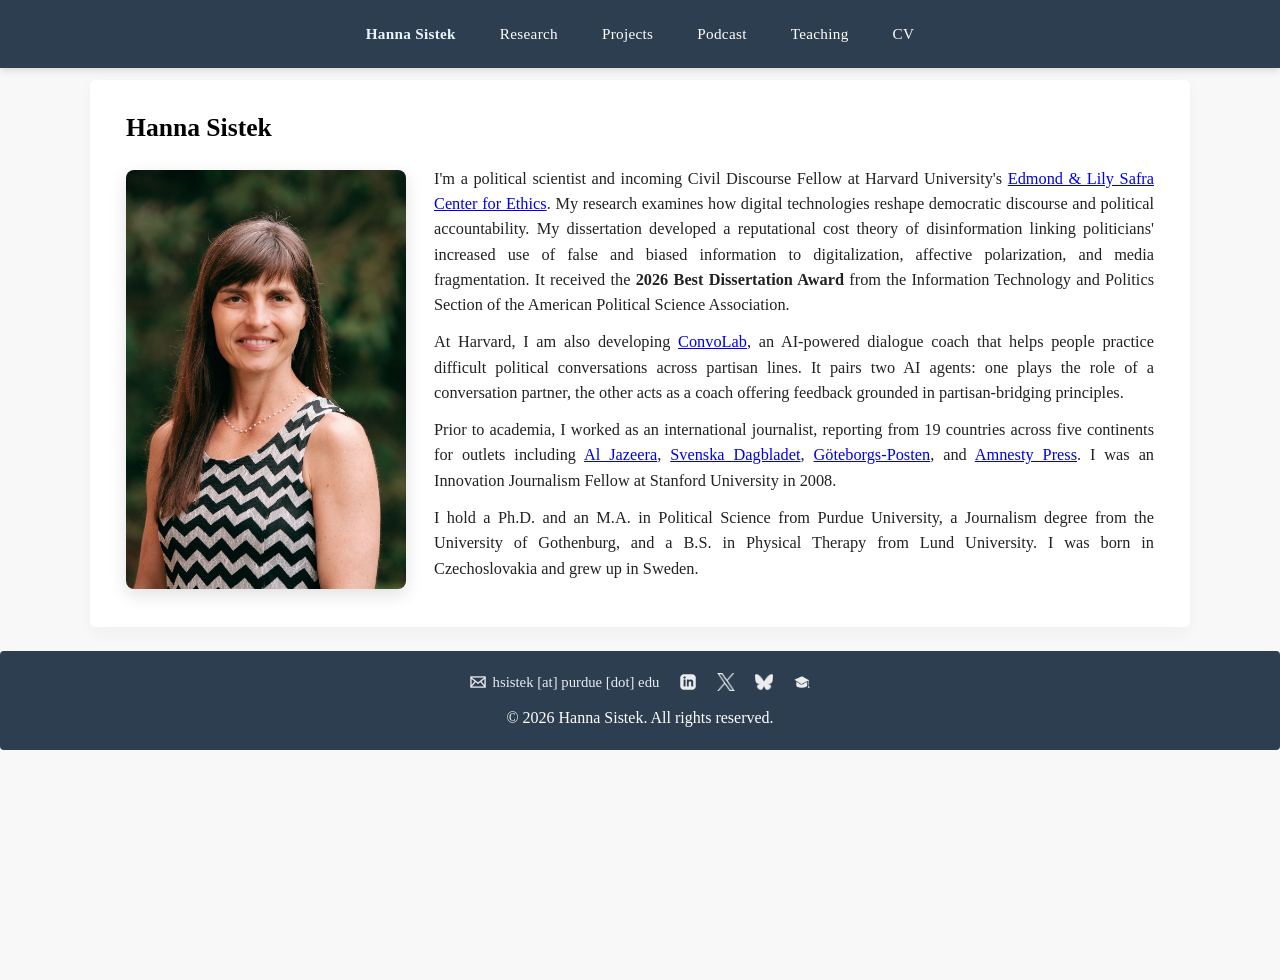
==== index.html @ ef8341b1 "Update bio: Civil Discourse Fellow title, 2026 dissertation award Co-Authored-By: Claude Sonnet 4.6 " ====
<!DOCTYPE html>
<html lang="en">
<head>
    <meta charset="UTF-8">
    <meta name="viewport" content="width=device-width, initial-scale=1.0">
    <title>Hanna Sistek - Political Scientist</title>
    <link rel="icon" type="image/svg+xml" href="images/favicon.svg">
    <link rel="stylesheet" href="style.css?v=20260124">
    <!-- Google tag (gtag.js) -->
    <script async src="https://www.googletagmanager.com/gtag/js?id=G-JMZF5W8QTZ"></script>
    <script>
      window.dataLayer = window.dataLayer || [];
      function gtag(){dataLayer.push(arguments);}
      gtag('js', new Date());
      gtag('config', 'G-JMZF5W8QTZ');
    </script>
</head>
<body>
    <nav class="navbar">
        <div class="nav-container">
            <a href="index.html" class="nav-link active">Hanna Sistek</a>
            <a href="research.html" class="nav-link">Research</a>
            <a href="projects.html" class="nav-link">Projects</a>
            <a href="podcast.html" class="nav-link">Podcast</a>
            <a href="teaching.html" class="nav-link">Teaching</a>
            <a href="cv.html" class="nav-link">CV</a>
        </div>
    </nav>

    <!-- About Section -->
    <section class="content" style="margin-top: 80px;">
        <h1 class="page-title">Hanna Sistek</h1>

        <div class="about-container">
            <div class="portrait-container">
                <img src="images/DSC_8382.jpg" alt="Hanna Sistek" class="portrait-img">
            </div>

            <div class="about-text">
                <p>I'm a political scientist and incoming Civil Discourse Fellow at Harvard University's <a href="https://ethics.harvard.edu/" target="_blank" rel="noopener">Edmond &amp; Lily Safra Center for Ethics</a>. My research examines how digital technologies reshape democratic discourse and political accountability. My dissertation developed a reputational cost theory of disinformation linking politicians' increased use of false and biased information to digitalization, affective polarization, and media fragmentation. It received the <strong>2026 Best Dissertation Award</strong> from the Information Technology and Politics Section of the American Political Science Association.</p>

                <p>At Harvard, I am also developing <a href="https://github.com/GRAIL-center/ConvoLab" target="_blank" rel="noopener">ConvoLab</a>, an AI-powered dialogue coach that helps people practice difficult political conversations across partisan lines. It pairs two AI agents: one plays the role of a conversation partner, the other acts as a coach offering feedback grounded in partisan-bridging principles.</p>

                <p>Prior to academia, I worked as an international journalist, reporting from 19 countries across five continents for outlets including <a href="https://www.aljazeera.com/author/hanna_sistek_2013111713350782138" target="_blank" rel="noopener">Al Jazeera</a>, <a href="https://www.svd.se/sok?q=hanna%20sistek" target="_blank" rel="noopener">Svenska Dagbladet</a>, <a href="https://www.gp.se/?q=hanna+sistek" target="_blank" rel="noopener">Göteborgs-Posten</a>, and <a href="https://amnestypress.se/sok?q=hanna+sistek" target="_blank" rel="noopener">Amnesty Press</a>. I was an Innovation Journalism Fellow at Stanford University in 2008.</p>

                <p>I hold a Ph.D. and an M.A. in Political Science from Purdue University, a Journalism degree from the University of Gothenburg, and a B.S. in Physical Therapy from Lund University. I was born in Czechoslovakia and grew up in Sweden.</p>
            </div>
        </div>
    </section>

    <footer>
        <div class="footer-links">
            <a href="mailto:hsistek@purdue.edu" title="Email"><img src="images/icon-email.png" alt="Email">hsistek [at] purdue [dot] edu</a>
            <a href="https://www.linkedin.com/in/hannasistek/" title="LinkedIn" target="_blank" rel="noopener"><img src="images/icon-linkedin.png" alt="LinkedIn"></a>
            <a href="https://x.com/Sistek" title="X" target="_blank" rel="noopener"><img src="images/icon-x.png" alt="X"></a>
            <a href="https://bsky.app/profile/sistek.bsky.social" title="Bluesky" target="_blank" rel="noopener"><img src="images/icon-bluesky.png" alt="Bluesky"></a>
            <a href="https://scholar.google.com/citations?user=SpcwYPEAAAAJ&hl=en" title="Google Scholar" target="_blank" rel="noopener"><img src="images/icon-scholar.png" alt="Google Scholar"></a>
        </div>
        <p>&copy; 2026 Hanna Sistek. All rights reserved.</p>
    </footer>
</body>
</html>
---- style.css ----
/* Reset / base */
* { margin: 0; padding: 0; box-sizing: border-box; }
html,body { height: 100%; }
body {
  font-family: 'Garamond', 'Hoefler Text', 'Times New Roman', serif;
  font-size: 16px;
  line-height: 1.55;
  color: #222;
  background: #f8f8f8;
  -webkit-font-smoothing:antialiased;
  -moz-osx-font-smoothing:grayscale;
}

/* Navbar */
.navbar {
  position: fixed;
  top: 0;
  left: 0;
  right: 0;
  background: #2c3e50;
  z-index: 1000;
  box-shadow: 0 2px 8px rgba(0,0,0,0.15);
}
.nav-container {
  max-width: 1200px;
  margin: 0 auto;
  display: flex;
  justify-content: center;
  gap: 8px;
  padding: 12px 20px;
}

/* Restore some outer margins and internal padding */
.container {
  max-width: 1000px;
  margin: 40px auto;
  padding: 32px;
}
/* Content box spacing */
.content {
  max-width: 1000px;
  margin: 0 auto;
  padding: 36px 48px;
}
/* About layout spacing */
.about-container { gap: 40px; }
.portrait-container { margin-top: 4px; }
.portrait-img {
  width: 280px;
  max-width: 100%;
}

.nav-link {
  color: #fff;
  text-decoration: none;
  font-size: 0.95rem;
  padding: 10px 18px;  /* wider clickable area */
  border-radius: 6px;
  transition: background-color 180ms ease, color 180ms ease;
  letter-spacing: 0.02em;
}
.nav-link:hover { background: rgba(255,255,255,0.05); color: #eaf6ff; }
.nav-link.active { color: #eaf6ff; font-weight: 600; }

/* Page banner */
.page-banner {
  width: 100%;
  max-height: 350px;
  overflow: hidden;
}
.page-banner img {
  width: 100%;
  height: 350px;
  display: block;
  object-fit: cover;
  object-position: center bottom;
}
.podcast-banner img {
  height: 450px;
  object-position: center center;
}
.podcast-banner-mobile {
  display: none;
}
.podcast-banner-desktop {
  display: block;
}

/* Section subheadings (smaller) */
.content h2:not(:first-child) {
  font-size: 1.1rem;
}

/* Hero section */
.hero {
  background: #2c3e50;
  color: #fff;
  text-align: center;
  padding: 60px 20px;
  margin-top: 54px;
}
.hero h1 {
  font-size: 2.8rem;
  font-weight: 400;
  letter-spacing: 0.04em;
  margin: 0;
}

/* Section banners */
.section-banner {
  height: 300px;
  display: flex;
  align-items: center;
  justify-content: center;
  margin-top: 14px;
  border-radius: 6px;
  overflow: hidden;
  background-position: center;
  background-size: cover;
  position: relative;
}
.banner-overlay {
  background: rgba(0,0,0,0.45);
  color: #fff;
  padding: 18px 28px;
  border-radius: 6px;
  text-align: center;
}
.banner-overlay h1 { font-size: 2.2rem; margin: 0; }

/* Content boxes */
.content {
  background: #fff;
  max-width: 1100px;
  margin: 0 auto;
  padding: 28px 36px;
  border-radius: 6px;
  box-shadow: 0 6px 18px rgba(0,0,0,0.04);
}

/* About section: portrait + text side-by-side */
.about-container {
  display: flex;
  gap: 28px;          /* somewhat larger gap for breathing room */
  align-items: flex-start;
  margin-top: 6px;
}
.portrait-container {
  flex: 0 0 auto;
  text-align: center;
}
.portrait-img {
  width: 280px;
  max-width: 100%;
  height: auto;
  border-radius: 8px;
  box-shadow: 0 6px 18px rgba(0,0,0,0.12);
  display: block;
  margin-bottom: 10px;
}
.about-text { flex: 1; }
.about-text p {
  margin-bottom: 12px;   /* reduced paragraph spacing */
  text-align: justify;
  font-size: 1.02rem;
}

/* Contact row inside portrait */
.portrait-container .contact-row {
  display: flex;
  flex-wrap: wrap;
  gap: 0.4rem 0.65rem;
  justify-content: center;
  margin-top: 0.45rem;
  font-size: 0.95rem;
}
.portrait-container .contact-item {
  display: inline-flex;
  align-items: center;
  gap: 0.45rem;
  font-size: 0.9rem;
  padding: 0.12rem 0.42rem;
  border-radius: 6px;
  background: rgba(0,0,0,0.03);
  border: 1px solid rgba(0,0,0,0.06);
}
.portrait-container .contact-item img,
.portrait-container .contact-item .icon {
  width: 16px;
  height: auto;
  display: inline-block;
  vertical-align: middle;
}

/* CV section */
.cv-link-box {
  background: #e9f5fb;
  border-left: 4px solid #3498db;
  padding: 14px;
  margin-bottom: 18px;
  border-radius: 4px;
}
.inline-cv-link { color: #247ab7; font-weight: 600; text-decoration: none; }
.inline-cv-link:hover { text-decoration: underline; }
.cv-embed-container {
  height: calc(100vh - 180px);
  min-height: 600px;
  padding: 0;
  margin-top: 18px;
  border: 1px solid #e1e1e1;
  border-radius: 6px;
  background: #fff;
}
.cv-embed {
  width: 100%;
  height: 100%;
  border: none;
  border-radius: 6px;
}

/* CV download button */
.cv-download {
  text-align: center;
  margin-top: 16px;
}
.cv-button {
  display: inline-block;
  background: #2c3e50;
  color: #fff;
  padding: 14px 28px;
  border-radius: 6px;
  text-decoration: none;
  font-weight: 600;
  font-size: 1rem;
  transition: background 180ms ease;
}
.cv-button:hover {
  background: #3498db;
}

/* Publications / teaching / cards */
.publication, .teaching-entry {
  display: flex;
  gap: 14px;
  margin-bottom: 16px;
  padding: 12px;
  background: #fbfbfb;
  border-left: 4px solid #3498db;
  border-radius: 4px;
}
.pub-number { font-weight: 700; color: #2c3e50; flex-shrink:0; }
.pub-content { flex:1; line-height:1.6; }

/* Card titles (projects / publications / teaching) */
.publication h2, .teaching-entry h2 {
  font-size: 1.2rem;
  margin: 0 0 10px;
}

/* Footer */
footer {
  background: #2c3e50;
  color: #fff;
  text-align: center;
  padding: 20px 16px;
  margin-top: 24px;
  border-radius: 4px;
}
.footer-links {
  display: flex;
  justify-content: center;
  flex-wrap: wrap;
  gap: 8px 20px;
  margin-bottom: 12px;
}
.footer-links a {
  display: inline-flex;
  align-items: center;
  gap: 6px;
  color: #fff;
  text-decoration: none;
  font-size: 0.92rem;
  opacity: 0.9;
  transition: opacity 150ms ease;
}
.footer-links a:hover {
  opacity: 1;
  text-decoration: underline;
}
.footer-links img {
  width: 18px;
  height: 18px;
  filter: brightness(0) invert(1);
}

/* Reduce default large margins for headings */
h2 { margin: 18px 0 14px; }
h3 { margin: 12px 0 10px; }

/* Page title */
.page-title {
  font-size: 2.4rem;
  color: #2c3e50;
  margin: 0 0 20px;
  font-weight: 400;
}

/* Main section headings (Research, Teaching, Projects) */
.content h1 {
  font-size: 1.6rem;
  color: #000;
  margin: 0 0 18px;
  font-weight: 700;
}

/* Utilities */
.small { font-size: 0.92rem; color: #555; }
.center { text-align:center; }

/* Single responsive block (merged) */
@media (max-width: 768px) {
  .hero { padding: 40px 16px; }
  .hero h1 { font-size: 2rem; }
  .container { margin: 12px auto; padding: 16px; }
  .nav-container { gap: 12px; padding: 8px 10px; }
  .nav-link { padding: 8px 12px; font-size: 0.78rem; }
  .section-banner { height: 200px; }
  .banner-overlay h1 { font-size: 1.6rem; padding: 12px 16px; }
  .content { padding: 20px; }
  .about-container { flex-direction: column; align-items: center; gap: 18px; }
  .portrait-img { width: 70vw; max-width: 320px; }
  .page-banner { max-height: 200px; }
  .page-banner img { height: 200px; object-fit: cover; object-position: center bottom; }
  .cv-embed-container { display: none !important; }
  .cv-download { margin-top: 20px; }
  .cv-button { padding: 18px 36px; font-size: 1.1rem; }
  .publication, .teaching-entry { flex-direction: column; }
  footer { padding: 12px 6px; }
}

/* Small screens: keep some margins so things don't touch edges */
@media (max-width: 768px) {
  .container { margin: 18px auto; padding: 16px; }
  .content { padding: 18px; }
  .portrait-img { width: 70vw; max-width: 320px; margin-right: 0; }
  .cv-embed-container { display: none !important; }
  .page-title { font-size: 1.8rem; }
}

/* Hide CV embed on mobile/tablet */
@media (max-width: 1024px) {
  .cv-embed-container { display: none !important; }
}

/* Podcast page styles */
.podcast-header {
  display: flex;
  gap: 32px;
  align-items: flex-start;
  margin-bottom: 62px;
  margin-top: -280px;
  position: relative;
  z-index: 10;
}
.podcast-cover {
  flex: 0 0 auto;
}
.podcast-cover img {
  width: 220px;
  height: 220px;
  border-radius: 12px;
  box-shadow: 0 8px 24px rgba(0,0,0,0.25);
  object-fit: cover;
  border: 4px solid #fff;
}
.podcast-info {
  flex: 1;
}
.podcast-title {
  font-size: 2rem;
  color: #2c3e50;
  margin: 0 0 8px;
  font-weight: 700;
}
.podcast-tagline {
  font-size: 1.2rem;
  font-style: italic;
  color: #555;
  margin: 0 0 24px;
}
.podcast-description {
  margin: 0 0 20px;
  line-height: 1.7;
}
.podcast-info-layout {
  display: flex;
  gap: 24px;
  align-items: flex-start;
}
.podcast-text {
  flex: 1;
}
.podcast-links {
  display: flex;
  flex-direction: column;
  gap: 12px;
  flex-shrink: 0;
  align-items: flex-start;
}
.podcast-link {
  display: inline-flex;
  align-items: center;
  gap: 8px;
  padding: 10px 16px;
  background: #2c3e50;
  color: #fff;
  text-decoration: none;
  border-radius: 6px;
  font-size: 0.92rem;
  transition: background 180ms ease;
}
.podcast-link:hover {
  background: #3498db;
}
.podcast-link img {
  width: 20px;
  height: 20px;
  filter: brightness(0) invert(1);
}
.podcast-badge {
  display: inline-flex;
  align-items: center;
}
.podcast-badge img {
  height: 40px;
  width: auto;
}

/* Video container */
.video-container {
  margin-bottom: 32px;
}
.video-container video {
  width: 100%;
  max-width: 360px;
  border-radius: 8px;
  box-shadow: 0 4px 16px rgba(0,0,0,0.1);
}
@media (max-width: 768px) {
  .video-container video {
    max-width: 100%;
  }
}

/* Episode cards */
.episode-card {
  display: flex;
  gap: 20px;
  padding: 20px;
  background: #fbfbfb;
  border-left: 4px solid #d4a017;
  border-radius: 6px;
  margin-bottom: 16px;
}
.episode-cover img {
  width: 80px;
  height: 80px;
  border-radius: 8px;
  object-fit: cover;
}
.episode-info {
  flex: 1;
}
.episode-title {
  font-size: 1.1rem;
  color: #2c3e50;
  margin: 0 0 6px;
  font-weight: 600;
}
.episode-title a {
  color: #2c3e50;
  text-decoration: none;
}
.episode-title a:hover {
  color: #3498db;
  text-decoration: underline;
}
.episode-meta {
  font-size: 0.88rem;
  color: #777;
  margin: 0 0 10px;
}
.episode-description {
  margin: 0;
  line-height: 1.6;
  color: #444;
}

@media (max-width: 768px) {
  .podcast-banner-mobile {
    display: block;
  }
  .podcast-banner-desktop {
    display: none;
  }
  .podcast-header {
    flex-direction: column;
    align-items: center;
    text-align: center;
    margin-top: -80px;
  }
  .podcast-cover img {
    width: 160px;
    height: 160px;
  }
  .podcast-info-layout {
    flex-direction: column;
    align-items: center;
  }
  .podcast-links {
    flex-direction: row;
    flex-wrap: wrap;
    justify-content: center;
  }
  .episode-card {
    flex-direction: column;
    align-items: center;
    text-align: center;
  }
  .podcast-banner img {
    height: 200px;
  }
}
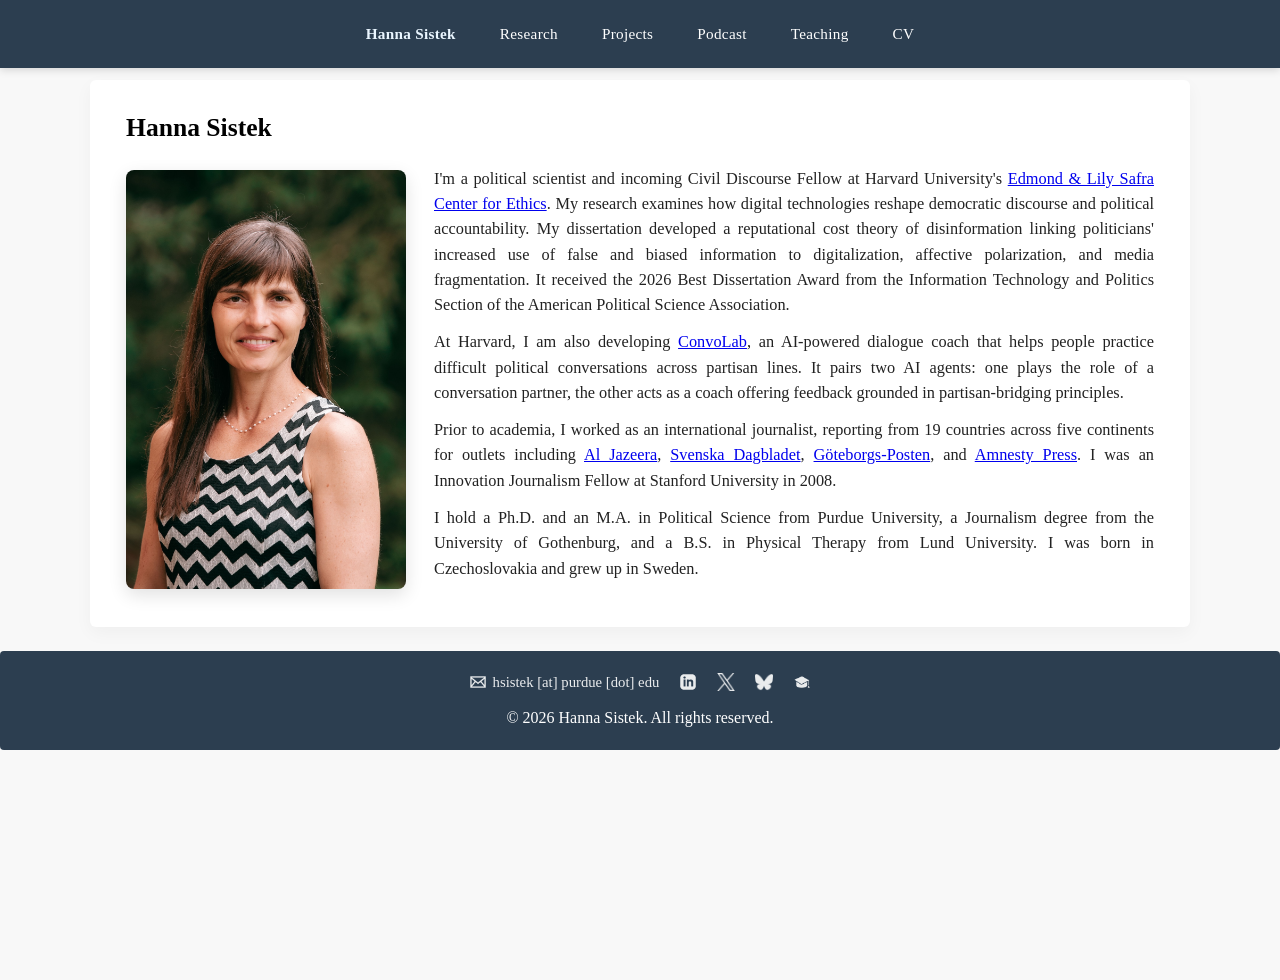
==== commit b7e5ef55: "Remove bold formatting from dissertation award Co-Authored-By: Claude Sonnet 4.6 <noreply@anthropic." ====
--- a/index.html
+++ b/index.html
@@ -37,7 +37,7 @@
             </div>
 
             <div class="about-text">
-                <p>I'm a political scientist and incoming Civil Discourse Fellow at Harvard University's <a href="https://ethics.harvard.edu/" target="_blank" rel="noopener">Edmond &amp; Lily Safra Center for Ethics</a>. My research examines how digital technologies reshape democratic discourse and political accountability. My dissertation developed a reputational cost theory of disinformation linking politicians' increased use of false and biased information to digitalization, affective polarization, and media fragmentation. It received the <strong>2026 Best Dissertation Award</strong> from the Information Technology and Politics Section of the American Political Science Association.</p>
+                <p>I'm a political scientist and incoming Civil Discourse Fellow at Harvard University's <a href="https://ethics.harvard.edu/" target="_blank" rel="noopener">Edmond &amp; Lily Safra Center for Ethics</a>. My research examines how digital technologies reshape democratic discourse and political accountability. My dissertation developed a reputational cost theory of disinformation linking politicians' increased use of false and biased information to digitalization, affective polarization, and media fragmentation. It received the 2026 Best Dissertation Award from the Information Technology and Politics Section of the American Political Science Association.</p>
 
                 <p>At Harvard, I am also developing <a href="https://github.com/GRAIL-center/ConvoLab" target="_blank" rel="noopener">ConvoLab</a>, an AI-powered dialogue coach that helps people practice difficult political conversations across partisan lines. It pairs two AI agents: one plays the role of a conversation partner, the other acts as a coach offering feedback grounded in partisan-bridging principles.</p>
 
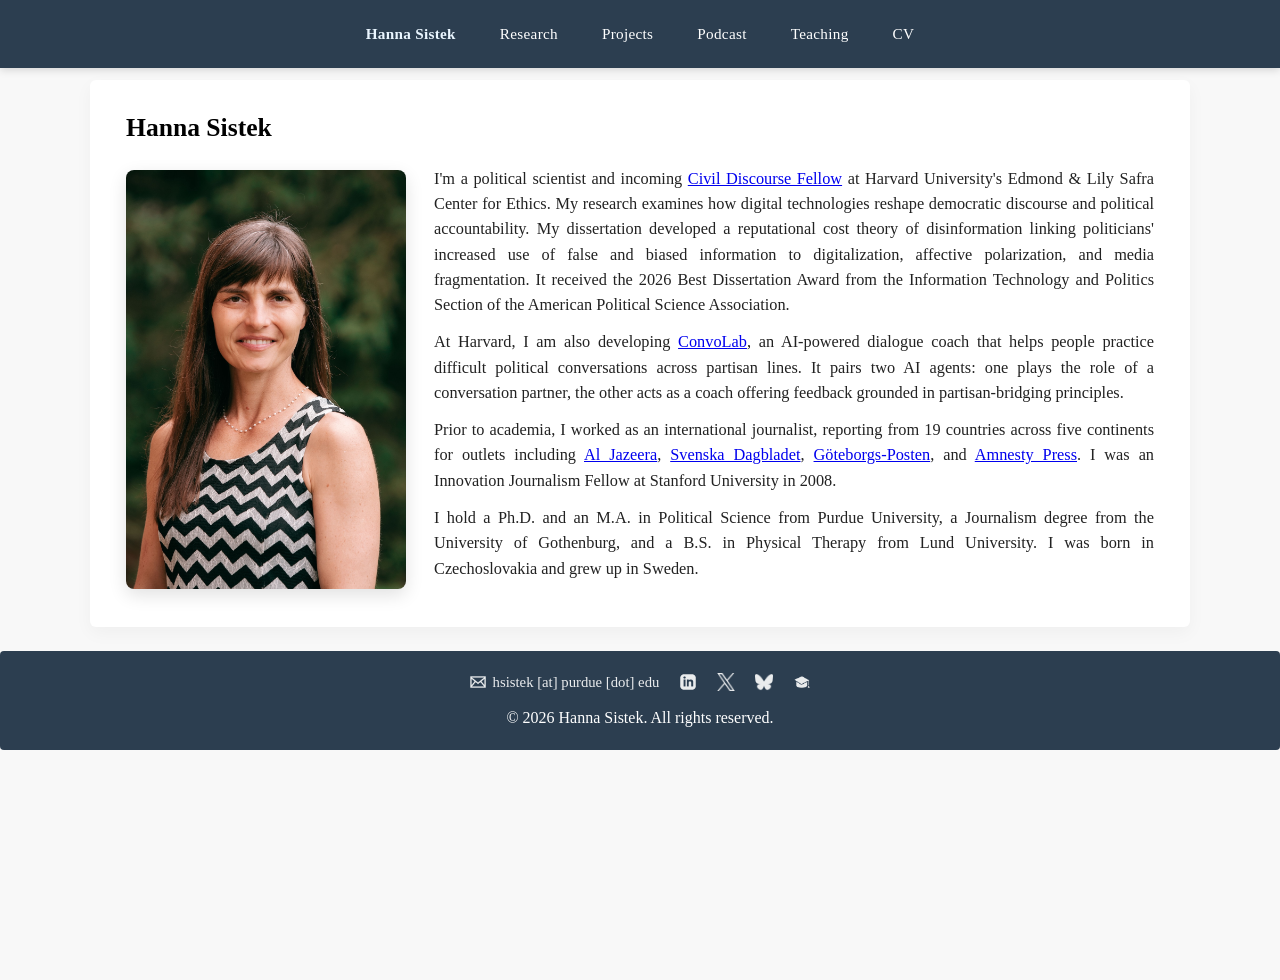
==== commit cb28efaa: "Move link to Civil Discourse Fellow text in bio Co-Authored-By: Claude Sonnet 4.6 <noreply@anthropic" ====
--- a/index.html
+++ b/index.html
@@ -37,7 +37,7 @@
             </div>
 
             <div class="about-text">
-                <p>I'm a political scientist and incoming Civil Discourse Fellow at Harvard University's <a href="https://ethics.harvard.edu/" target="_blank" rel="noopener">Edmond &amp; Lily Safra Center for Ethics</a>. My research examines how digital technologies reshape democratic discourse and political accountability. My dissertation developed a reputational cost theory of disinformation linking politicians' increased use of false and biased information to digitalization, affective polarization, and media fragmentation. It received the 2026 Best Dissertation Award from the Information Technology and Politics Section of the American Political Science Association.</p>
+                <p>I'm a political scientist and incoming <a href="https://ethics.harvard.edu/" target="_blank" rel="noopener">Civil Discourse Fellow</a> at Harvard University's Edmond &amp; Lily Safra Center for Ethics. My research examines how digital technologies reshape democratic discourse and political accountability. My dissertation developed a reputational cost theory of disinformation linking politicians' increased use of false and biased information to digitalization, affective polarization, and media fragmentation. It received the 2026 Best Dissertation Award from the Information Technology and Politics Section of the American Political Science Association.</p>
 
                 <p>At Harvard, I am also developing <a href="https://github.com/GRAIL-center/ConvoLab" target="_blank" rel="noopener">ConvoLab</a>, an AI-powered dialogue coach that helps people practice difficult political conversations across partisan lines. It pairs two AI agents: one plays the role of a conversation partner, the other acts as a coach offering feedback grounded in partisan-bridging principles.</p>
 
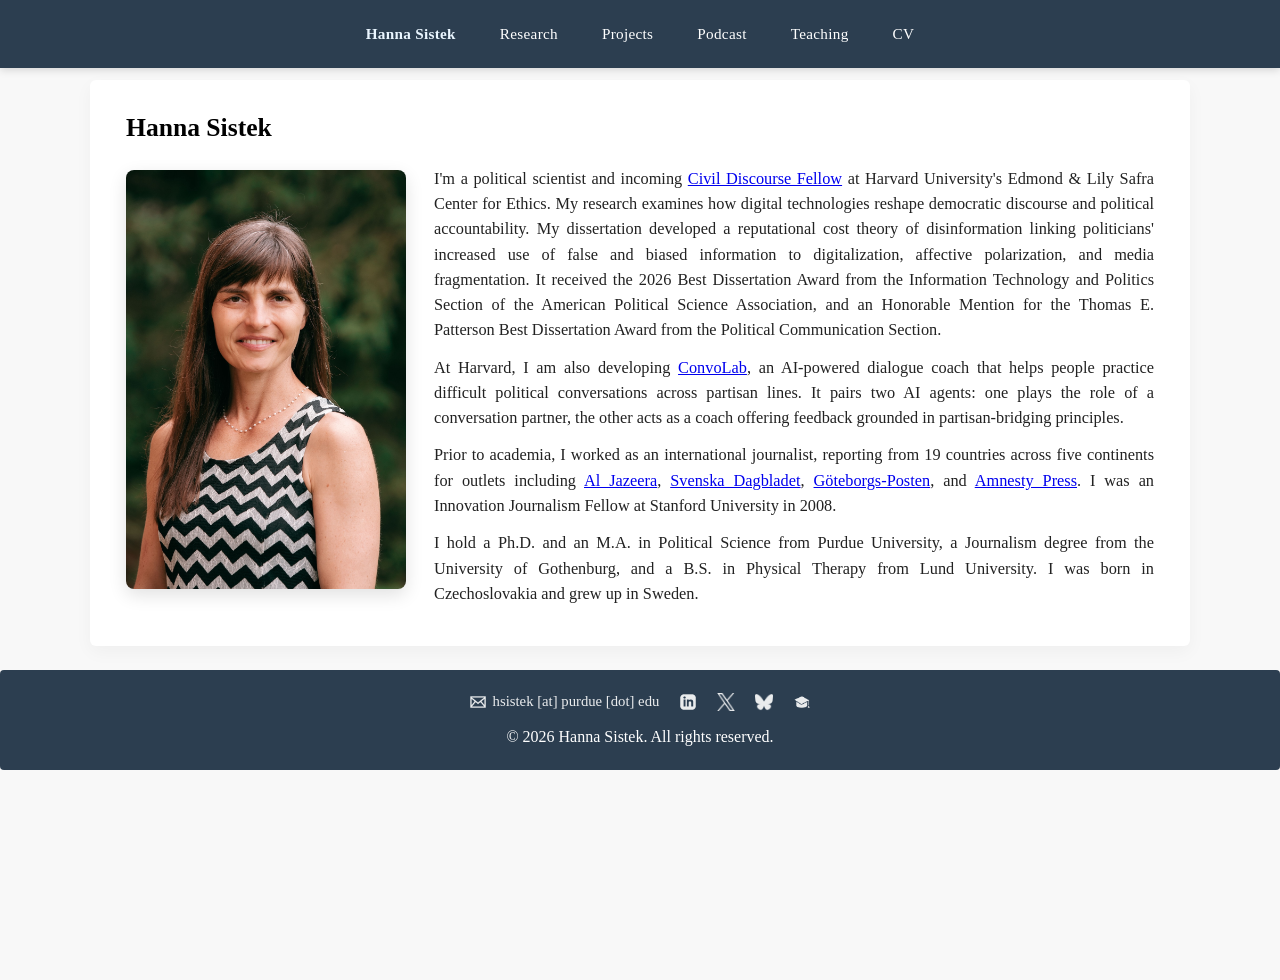
==== commit 9a03a2d8: "Add honorable mention for Patterson Best Dissertation Award to bio Co-Authored-By: Claude Sonnet 4.6" ====
--- a/index.html
+++ b/index.html
@@ -37,9 +37,9 @@
             </div>
 
             <div class="about-text">
-                <p>I'm a political scientist and incoming <a href="https://ethics.harvard.edu/" target="_blank" rel="noopener">Civil Discourse Fellow</a> at Harvard University's Edmond &amp; Lily Safra Center for Ethics. My research examines how digital technologies reshape democratic discourse and political accountability. My dissertation developed a reputational cost theory of disinformation linking politicians' increased use of false and biased information to digitalization, affective polarization, and media fragmentation. It received the 2026 Best Dissertation Award from the Information Technology and Politics Section of the American Political Science Association.</p>
+                <p>I'm a political scientist and incoming <a href="https://ethics.harvard.edu/" target="_blank" rel="noopener">Civil Discourse Fellow</a> at Harvard University's Edmond &amp; Lily Safra Center for Ethics. My research examines how digital technologies reshape democratic discourse and political accountability. My dissertation developed a reputational cost theory of disinformation linking politicians' increased use of false and biased information to digitalization, affective polarization, and media fragmentation. It received the 2026 Best Dissertation Award from the Information Technology and Politics Section of the American Political Science Association, and an Honorable Mention for the Thomas E. Patterson Best Dissertation Award from the Political Communication Section.</p>
 
-                <p>At Harvard, I am also developing <a href="https://github.com/GRAIL-center/ConvoLab" target="_blank" rel="noopener">ConvoLab</a>, an AI-powered dialogue coach that helps people practice difficult political conversations across partisan lines. It pairs two AI agents: one plays the role of a conversation partner, the other acts as a coach offering feedback grounded in partisan-bridging principles.</p>
+                <p>At Harvard, I am also developing <a href="https://convolab.us" target="_blank" rel="noopener">ConvoLab</a>, an AI-powered dialogue coach that helps people practice difficult political conversations across partisan lines. It pairs two AI agents: one plays the role of a conversation partner, the other acts as a coach offering feedback grounded in partisan-bridging principles.</p>
 
                 <p>Prior to academia, I worked as an international journalist, reporting from 19 countries across five continents for outlets including <a href="https://www.aljazeera.com/author/hanna_sistek_2013111713350782138" target="_blank" rel="noopener">Al Jazeera</a>, <a href="https://www.svd.se/sok?q=hanna%20sistek" target="_blank" rel="noopener">Svenska Dagbladet</a>, <a href="https://www.gp.se/?q=hanna+sistek" target="_blank" rel="noopener">Göteborgs-Posten</a>, and <a href="https://amnestypress.se/sok?q=hanna+sistek" target="_blank" rel="noopener">Amnesty Press</a>. I was an Innovation Journalism Fellow at Stanford University in 2008.</p>
 
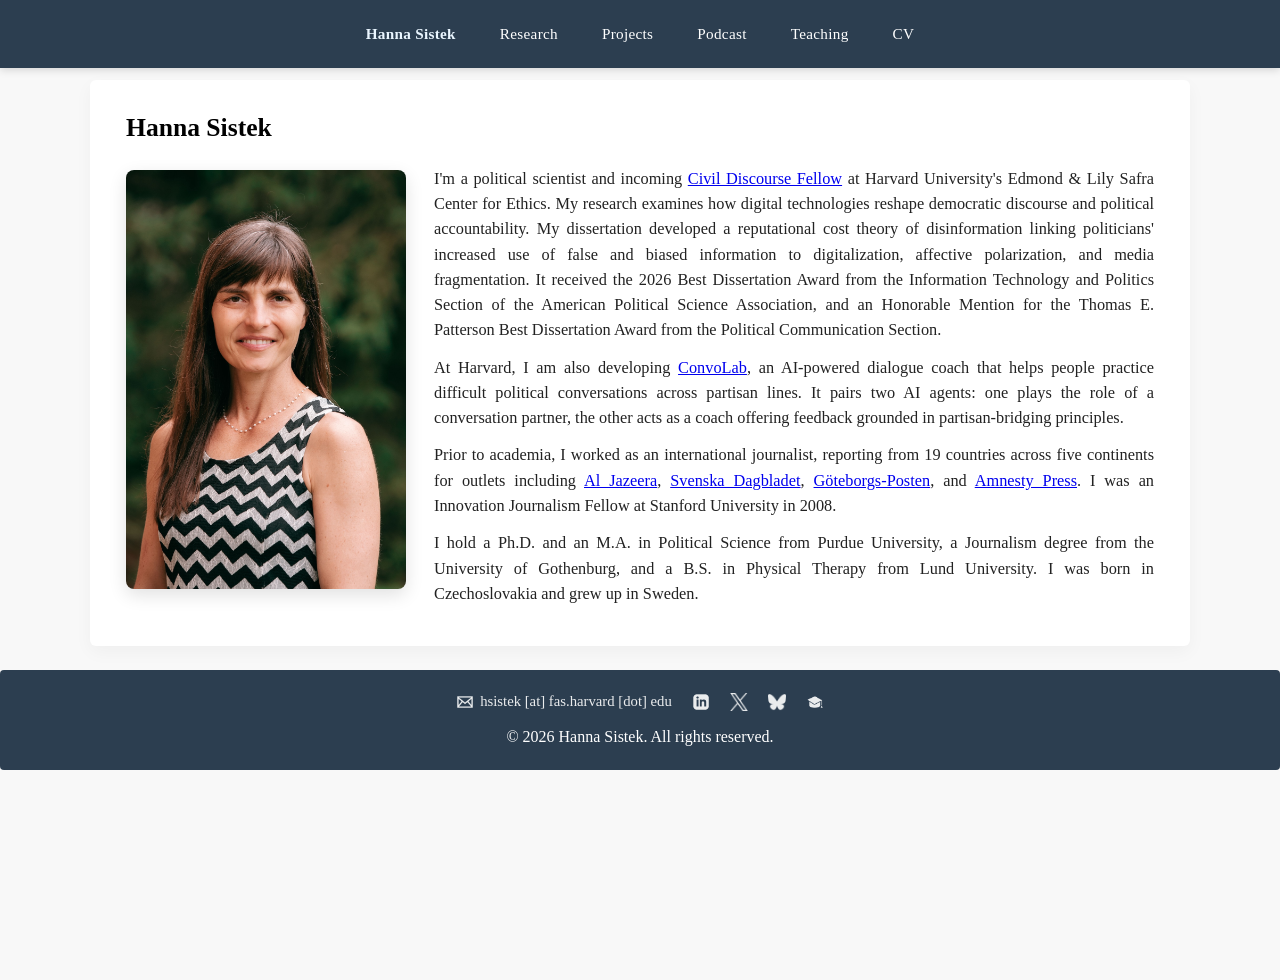
==== commit 1dca3dca: "Update email to Harvard address across all pages Co-Authored-By: Claude Sonnet 4.6 <noreply@anthropi" ====
--- a/index.html
+++ b/index.html
@@ -50,7 +50,7 @@
 
     <footer>
         <div class="footer-links">
-            <a href="mailto:hsistek@purdue.edu" title="Email"><img src="images/icon-email.png" alt="Email">hsistek [at] purdue [dot] edu</a>
+            <a href="mailto:hsistek@fas.harvard.edu" title="Email"><img src="images/icon-email.png" alt="Email">hsistek [at] fas.harvard [dot] edu</a>
             <a href="https://www.linkedin.com/in/hannasistek/" title="LinkedIn" target="_blank" rel="noopener"><img src="images/icon-linkedin.png" alt="LinkedIn"></a>
             <a href="https://x.com/Sistek" title="X" target="_blank" rel="noopener"><img src="images/icon-x.png" alt="X"></a>
             <a href="https://bsky.app/profile/sistek.bsky.social" title="Bluesky" target="_blank" rel="noopener"><img src="images/icon-bluesky.png" alt="Bluesky"></a>
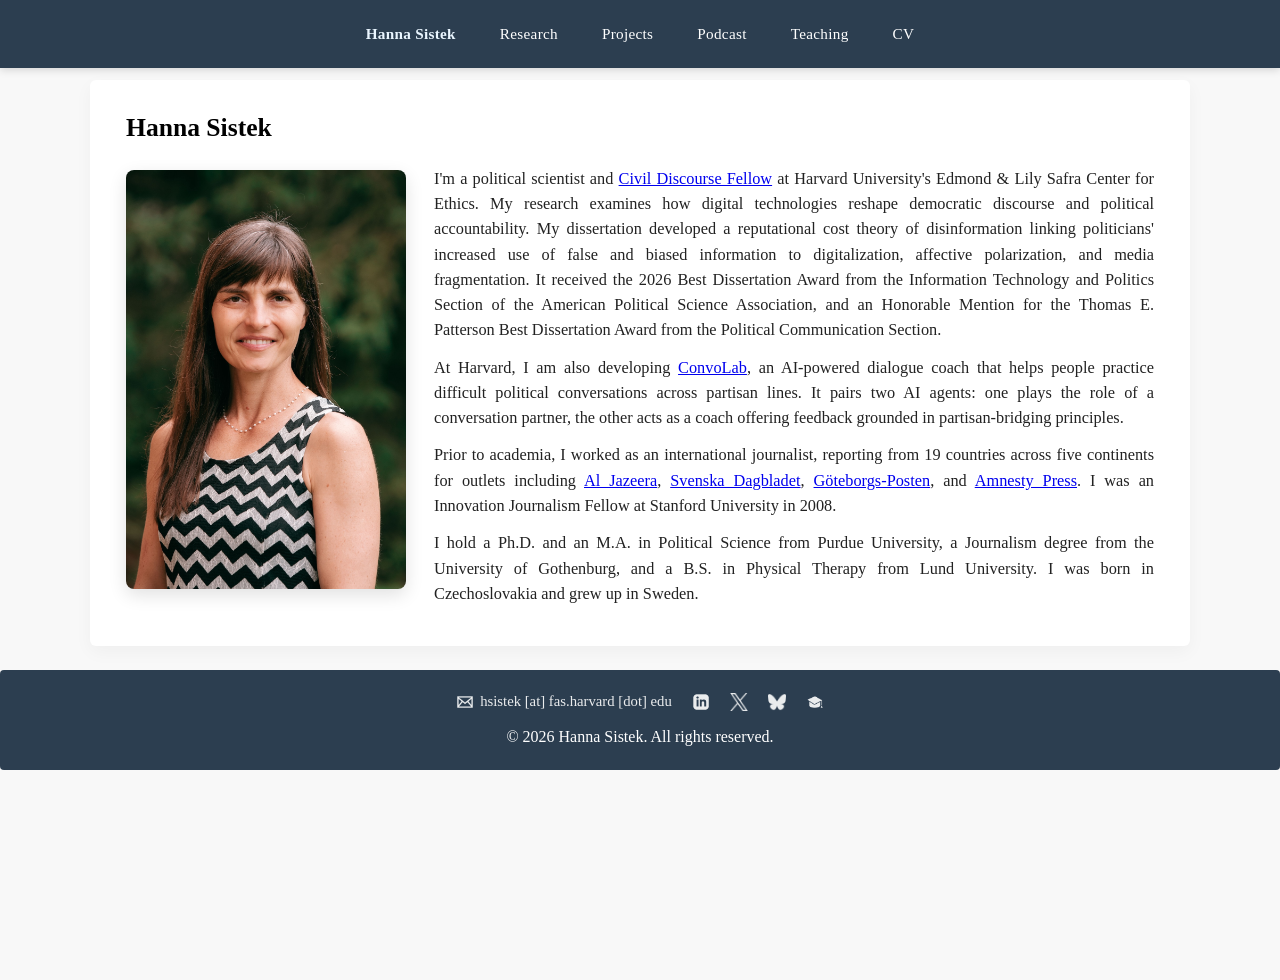
==== commit 4786e8b5: "Remove 'incoming' from landing page bio Co-Authored-By: Claude Fable 5.1 <noreply@anthropic.com>" ====
--- a/index.html
+++ b/index.html
@@ -37,7 +37,7 @@
             </div>
 
             <div class="about-text">
-                <p>I'm a political scientist and incoming <a href="https://ethics.harvard.edu/" target="_blank" rel="noopener">Civil Discourse Fellow</a> at Harvard University's Edmond &amp; Lily Safra Center for Ethics. My research examines how digital technologies reshape democratic discourse and political accountability. My dissertation developed a reputational cost theory of disinformation linking politicians' increased use of false and biased information to digitalization, affective polarization, and media fragmentation. It received the 2026 Best Dissertation Award from the Information Technology and Politics Section of the American Political Science Association, and an Honorable Mention for the Thomas E. Patterson Best Dissertation Award from the Political Communication Section.</p>
+                <p>I'm a political scientist and <a href="https://ethics.harvard.edu/" target="_blank" rel="noopener">Civil Discourse Fellow</a> at Harvard University's Edmond &amp; Lily Safra Center for Ethics. My research examines how digital technologies reshape democratic discourse and political accountability. My dissertation developed a reputational cost theory of disinformation linking politicians' increased use of false and biased information to digitalization, affective polarization, and media fragmentation. It received the 2026 Best Dissertation Award from the Information Technology and Politics Section of the American Political Science Association, and an Honorable Mention for the Thomas E. Patterson Best Dissertation Award from the Political Communication Section.</p>
 
                 <p>At Harvard, I am also developing <a href="https://convolab.us" target="_blank" rel="noopener">ConvoLab</a>, an AI-powered dialogue coach that helps people practice difficult political conversations across partisan lines. It pairs two AI agents: one plays the role of a conversation partner, the other acts as a coach offering feedback grounded in partisan-bridging principles.</p>
 
